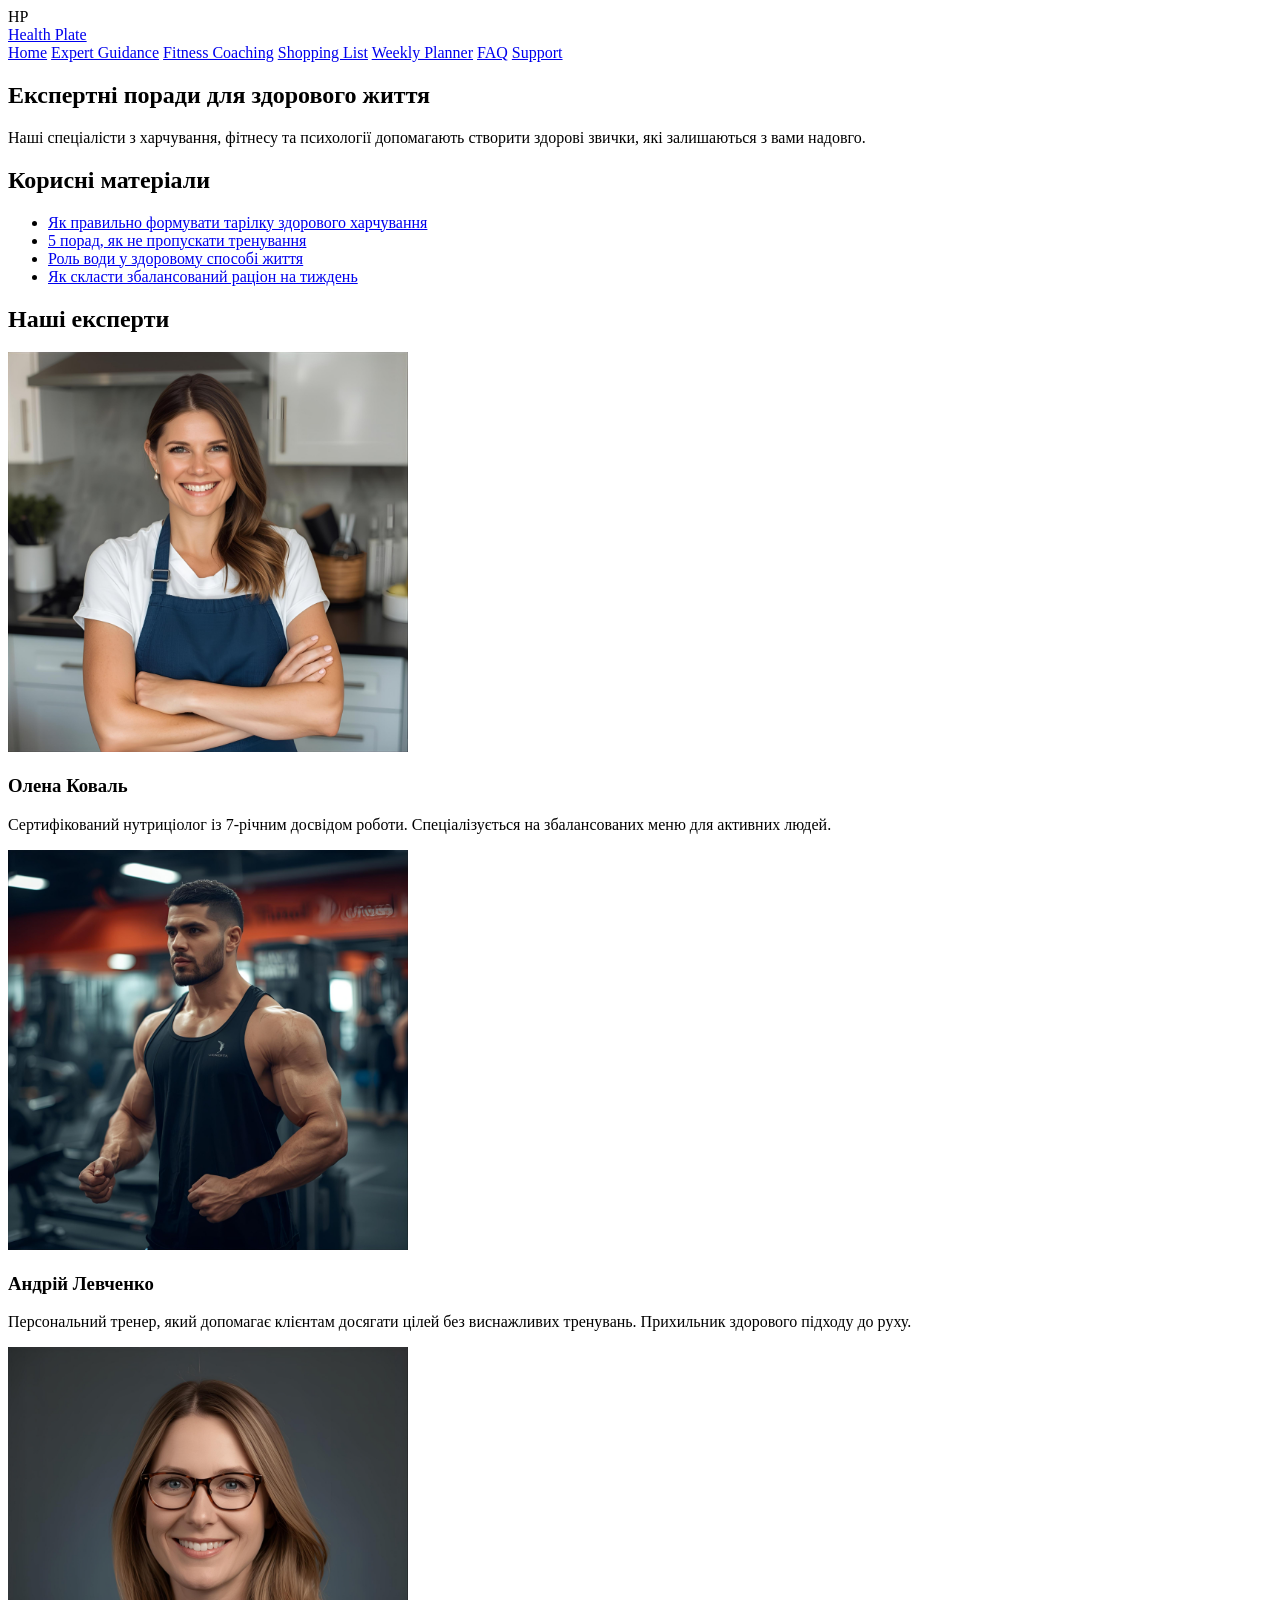
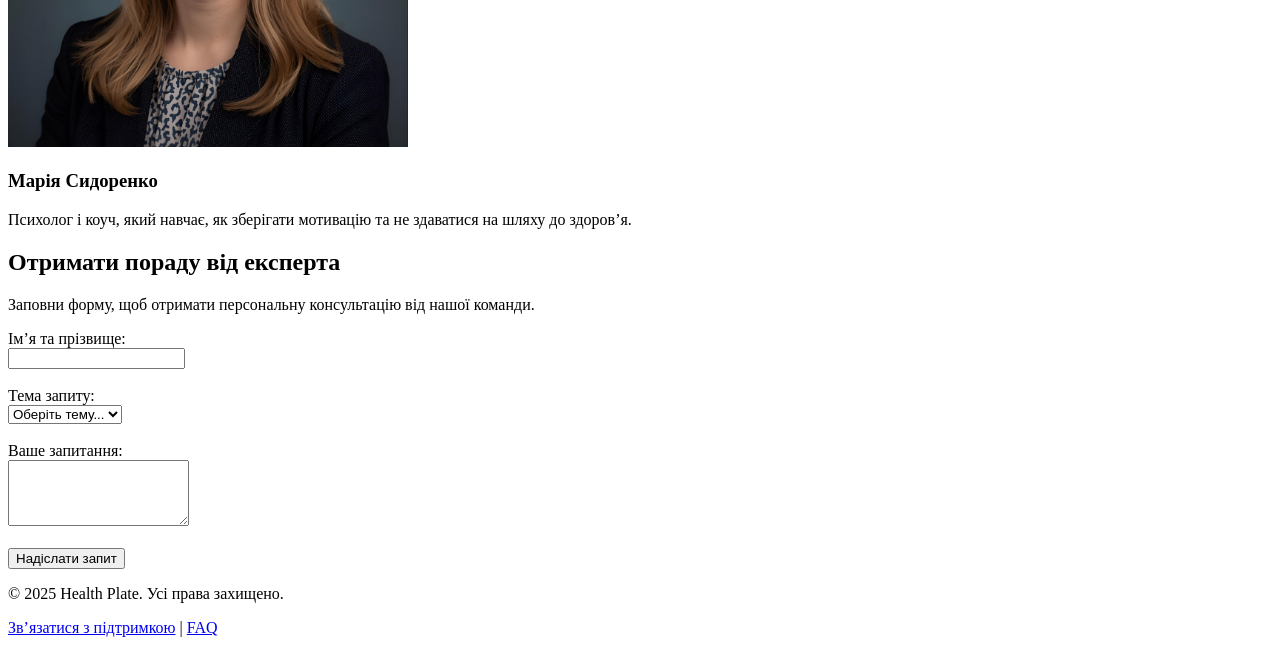
==== Expert Guidance.html @ 11475533 "Add files via upload" ====
<!DOCTYPE html>
<html lang="uk">
<head>
  <meta charset="UTF-8" />
  <meta name="viewport" content="width=device-width, initial-scale=1" />
  <title>Health Plate — Expert Guidance</title>
  <link rel="stylesheet" href="styles.css" />
</head>
<body>

  <!-- ШАПКА -->
  <header>
    <div class="container nav">
      <div class="brand">
        <div class="brand-badge">HP</div>
        <a href="index.html">Health Plate</a>
      </div>
      <nav class="navlinks">
        <a href="index.html">Home</a>
        <a class="active" href="Expert Guidance.html">Expert Guidance</a>
        <a href="Fitness Coaching.html">Fitness Coaching</a>
        <a href="Shopping List.html">Shopping List</a>
        <a href="Weekly Planner.html">Weekly Planner</a>
        <a href="FAQ.html">FAQ</a>
        <a href="Support.html">Support</a>
      </nav>
    </div>
  </header>

  <!-- ГОЛОВНИЙ КОНТЕНТ -->
  <main class="container">

    <section class="intro">
      <h1>Експертні поради для здорового життя</h1>
      <p>Наші спеціалісти з харчування, фітнесу та психології допомагають створити здорові звички, які залишаються з вами надовго.</p>
      
    </section>

    <section class="articles">
      <h2>Корисні матеріали</h2>
      <ul>
        <li><a href="#">Як правильно формувати тарілку здорового харчування</a></li>
        <li><a href="#">5 порад, як не пропускати тренування</a></li>
        <li><a href="#">Роль води у здоровому способі життя</a></li>
        <li><a href="#">Як скласти збалансований раціон на тиждень</a></li>
      </ul>
    </section>

    <section class="experts">
      <h2>Наші експерти</h2>

      <div class="expert-card">
        <img src="images/expert1.png" alt="Фото експерта з харчування" width = "400">
        <h3>Олена Коваль</h3>
        <p>Сертифікований нутриціолог із 7-річним досвідом роботи. Спеціалізується на збалансованих меню для активних людей.</p>
      </div>

      <div class="expert-card">
        <img src="images/expert2.png" alt="Фото фітнес-тренера" width = "400">
        <h3>Андрій Левченко</h3>
        <p>Персональний тренер, який допомагає клієнтам досягати цілей без виснажливих тренувань. Прихильник здорового підходу до руху.</p>
      </div>

      <div class="expert-card">
        <img src="images/expert3.png" alt="Фото психолога" width = "400">
        <h3>Марія Сидоренко</h3>
        <p>Психолог і коуч, який навчає, як зберігати мотивацію та не здаватися на шляху до здоров’я.</p>
      </div>
    </section>

    <section class="form-section">
      <h2>Отримати пораду від експерта</h2>
      <p>Заповни форму, щоб отримати персональну консультацію від нашої команди.</p>

      <form action="expert-request.php" method="post">
        <label for="fullname">Ім’я та прізвище:</label><br>
        <input type="text" id="fullname" name="fullname" required><br><br>

        <label for="topic">Тема запиту:</label><br>
        <select id="topic" name="topic" required>
          <option value="">Оберіть тему...</option>
          <option value="nutrition">Харчування</option>
          <option value="fitness">Фітнес</option>
          <option value="motivation">Мотивація</option>
        </select><br><br>

        <label for="message">Ваше запитання:</label><br>
        <textarea id="message" name="message" rows="4" required></textarea><br><br>

        <button type="submit">Надіслати запит</button>
      </form>
    </section>

  </main>

  <!-- ФУТЕР -->
  <footer>
    <div class="container">
      <p>© 2025 Health Plate. Усі права захищено.</p>
      <p>
        <a href="Support.html">Зв’язатися з підтримкою</a> |
        <a href="FAQ.html">FAQ</a>
      </p>
    </div>
  </footer>

</body>
</html>
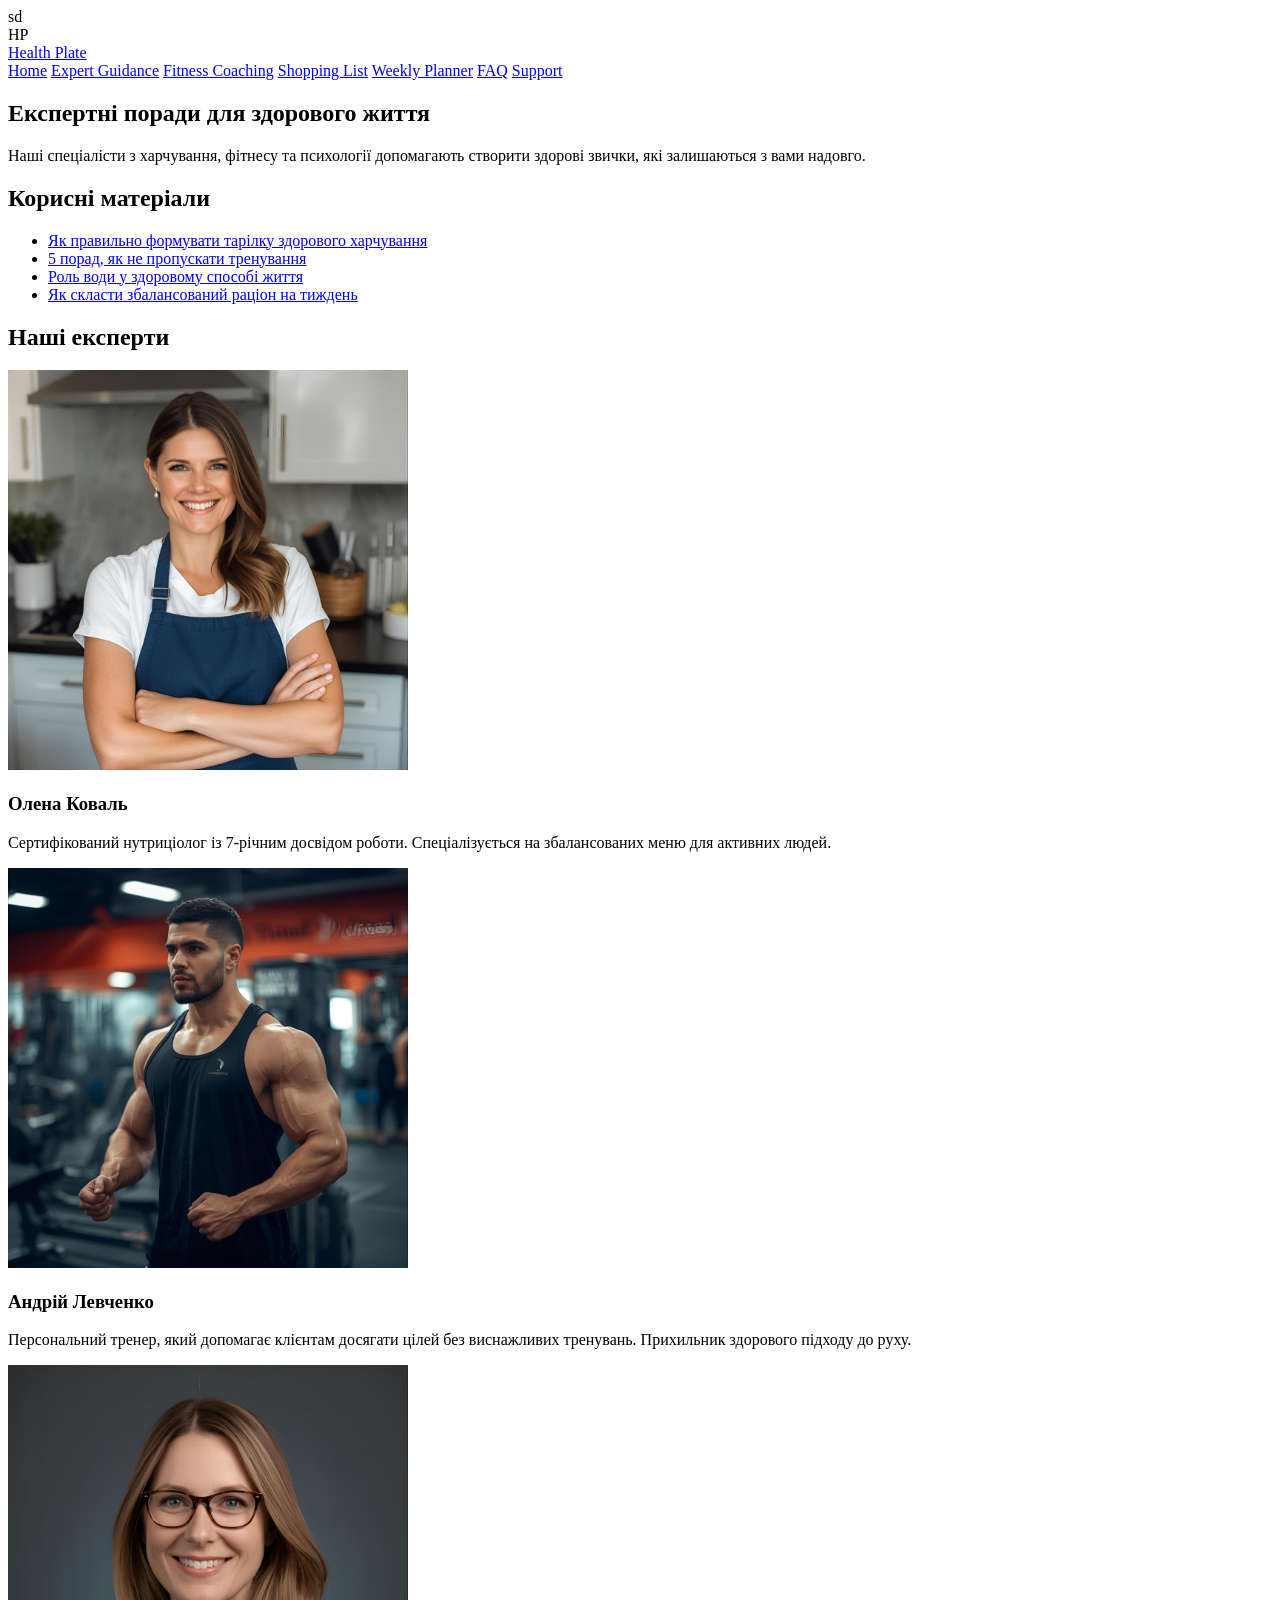
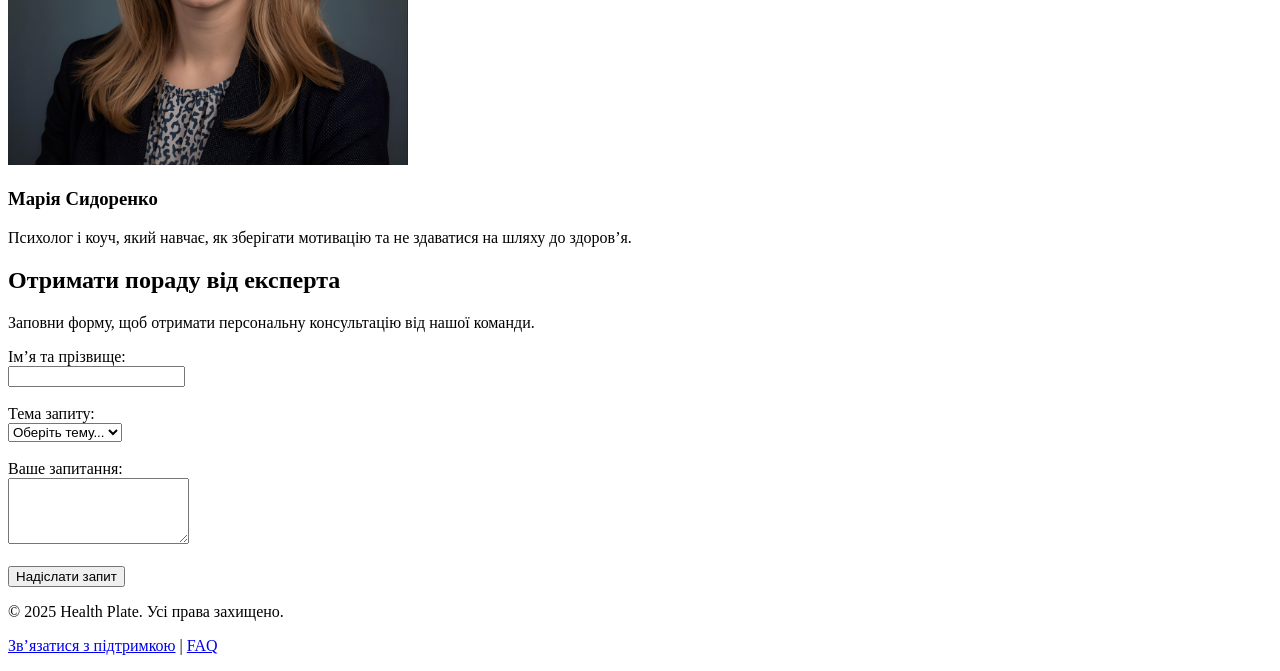
==== commit e6d40c45: "Update Expert Guidance.html" ====
--- a/Expert Guidance.html
+++ b/Expert Guidance.html
@@ -1,4 +1,4 @@
-<!DOCTYPE html>
+<!DOCTYPE html>sd
 <html lang="uk">
 <head>
   <meta charset="UTF-8" />
@@ -106,3 +106,4 @@
 
 </body>
 </html>
+
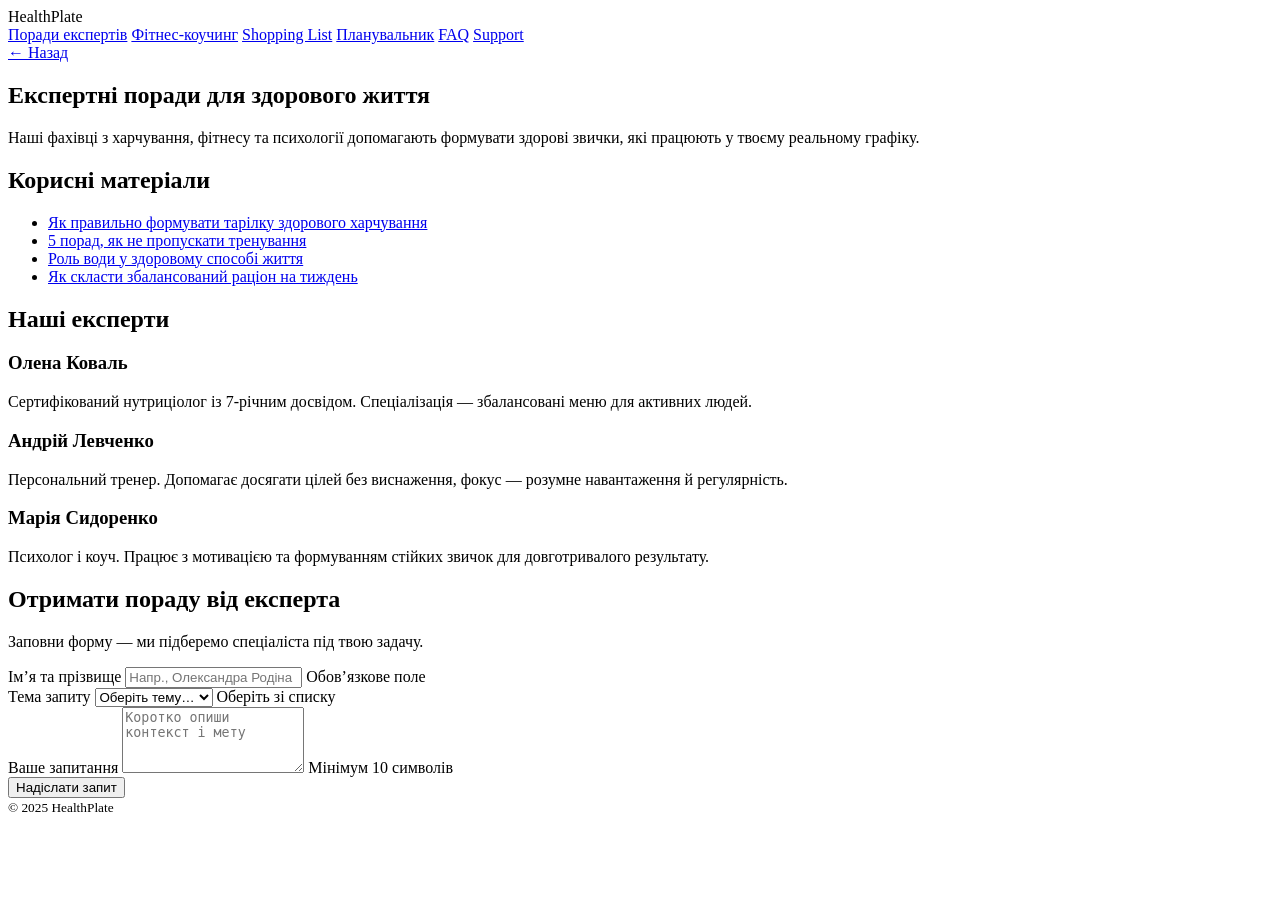
==== commit 5d5313fa: "Update Expert Guidance.html" ====
--- a/Expert Guidance.html
+++ b/Expert Guidance.html
@@ -1,44 +1,47 @@
-<!DOCTYPE html>sd
+<!doctype html>
 <html lang="uk">
 <head>
-  <meta charset="UTF-8" />
+  <meta charset="utf-8" />
   <meta name="viewport" content="width=device-width, initial-scale=1" />
-  <title>Health Plate — Expert Guidance</title>
-  <link rel="stylesheet" href="styles.css" />
+  <title>HealthPlate — Expert Guidance</title>
+  <link rel="stylesheet" href="css/style.css">
 </head>
 <body>
+  <!-- ХЕДЕР як на попередній сторінці -->
+  <header class="site-header">
+  <div class="container header-row">
+    <div class="brand">
+      <div class="logo" aria-hidden="true"></div>
+      <span class="name">HealthPlate</span>
+    </div>
+    <nav class="nav">
+      <a class="active" href="Expert Guidance.html">Поради експертів</a>
+      <a href="Fitness Coaching.html">Фітнес-коучинг</a>
+      <a href="Shopping List.html">Shopping List</a>
+      <a href="Weekly Planner.html">Планувальник</a>
+      <a href="FAQ.html">FAQ</a>
+      <a href="Support.html">Support</a>
+    </nav>
+    <div class="tools">
+      <a class="back-link" href="javascript:history.back()">← Назад</a>
+      </div>
+  </div>
+</header>
 
-  <!-- ШАПКА -->
-  <header>
-    <div class="container nav">
-      <div class="brand">
-        <div class="brand-badge">HP</div>
-        <a href="index.html">Health Plate</a>
-      </div>
-      <nav class="navlinks">
-        <a href="index.html">Home</a>
-        <a class="active" href="Expert Guidance.html">Expert Guidance</a>
-        <a href="Fitness Coaching.html">Fitness Coaching</a>
-        <a href="Shopping List.html">Shopping List</a>
-        <a href="Weekly Planner.html">Weekly Planner</a>
-        <a href="FAQ.html">FAQ</a>
-        <a href="Support.html">Support</a>
-      </nav>
-    </div>
-  </header>
-
-  <!-- ГОЛОВНИЙ КОНТЕНТ -->
   <main class="container">
-
-    <section class="intro">
+    <!-- Вступний блок у стилі картки -->
+    <section class="card section-intro">
       <h1>Експертні поради для здорового життя</h1>
-      <p>Наші спеціалісти з харчування, фітнесу та психології допомагають створити здорові звички, які залишаються з вами надовго.</p>
-      
+      <p class="muted">
+        Наші фахівці з харчування, фітнесу та психології допомагають формувати здорові звички,
+        які працюють у твоєму реальному графіку.
+      </p>
     </section>
 
-    <section class="articles">
+    <!-- Список статей -->
+    <section class="card section-articles">
       <h2>Корисні матеріали</h2>
-      <ul>
+      <ul class="article-list">
         <li><a href="#">Як правильно формувати тарілку здорового харчування</a></li>
         <li><a href="#">5 порад, як не пропускати тренування</a></li>
         <li><a href="#">Роль води у здоровому способі життя</a></li>
@@ -46,64 +49,81 @@
       </ul>
     </section>
 
-    <section class="experts">
+    <!-- Експерти у вигляді карток -->
+    <section class="card">
       <h2>Наші експерти</h2>
 
-      <div class="expert-card">
-        <img src="images/expert1.png" alt="Фото експерта з харчування" width = "400">
-        <h3>Олена Коваль</h3>
-        <p>Сертифікований нутриціолог із 7-річним досвідом роботи. Спеціалізується на збалансованих меню для активних людей.</p>
-      </div>
+      <div class="expert-grid">
+        <article class="expert-card">
+          <div class="expert-img i-expert1" role="img" aria-label="Експерт з харчування"></div>
+          <div class="expert-body">
+            <h3>Олена Коваль</h3>
+            <p class="muted">
+              Сертифікований нутриціолог із 7-річним досвідом. Спеціалізація — збалансовані меню для активних людей.
+            </p>
+          </div>
+        </article>
 
-      <div class="expert-card">
-        <img src="images/expert2.png" alt="Фото фітнес-тренера" width = "400">
-        <h3>Андрій Левченко</h3>
-        <p>Персональний тренер, який допомагає клієнтам досягати цілей без виснажливих тренувань. Прихильник здорового підходу до руху.</p>
-      </div>
+        <article class="expert-card">
+          <div class="expert-img i-expert2" role="img" aria-label="Фітнес-тренер"></div>
+          <div class="expert-body">
+            <h3>Андрій Левченко</h3>
+            <p class="muted">
+              Персональний тренер. Допомагає досягати цілей без виснаження, фокус — розумне навантаження й регулярність.
+            </p>
+          </div>
+        </article>
 
-      <div class="expert-card">
-        <img src="images/expert3.png" alt="Фото психолога" width = "400">
-        <h3>Марія Сидоренко</h3>
-        <p>Психолог і коуч, який навчає, як зберігати мотивацію та не здаватися на шляху до здоров’я.</p>
+        <article class="expert-card">
+          <div class="expert-img i-expert3" role="img" aria-label="Психолог"></div>
+          <div class="expert-body">
+            <h3>Марія Сидоренко</h3>
+            <p class="muted">
+              Психолог і коуч. Працює з мотивацією та формуванням стійких звичок для довготривалого результату.
+            </p>
+          </div>
+        </article>
       </div>
     </section>
 
-    <section class="form-section">
+    <!-- Форма звернення -->
+    <section class="card section-form">
       <h2>Отримати пораду від експерта</h2>
-      <p>Заповни форму, щоб отримати персональну консультацію від нашої команди.</p>
+      <p class="muted">Заповни форму — ми підберемо спеціаліста під твою задачу.</p>
 
-      <form action="expert-request.php" method="post">
-        <label for="fullname">Ім’я та прізвище:</label><br>
-        <input type="text" id="fullname" name="fullname" required><br><br>
+      <form class="ui-form" action="#" method="post" novalidate>
+        <div class="field">
+          <label for="fullname">Ім’я та прізвище</label>
+          <input type="text" id="fullname" name="fullname" placeholder="Напр., Олександра Родіна" required>
+          <span class="hint">Обов’язкове поле</span>
+        </div>
 
-        <label for="topic">Тема запиту:</label><br>
-        <select id="topic" name="topic" required>
-          <option value="">Оберіть тему...</option>
-          <option value="nutrition">Харчування</option>
-          <option value="fitness">Фітнес</option>
-          <option value="motivation">Мотивація</option>
-        </select><br><br>
+        <div class="field">
+          <label for="topic">Тема запиту</label>
+          <select id="topic" name="topic" required>
+            <option value="">Оберіть тему…</option>
+            <option value="nutrition">Харчування</option>
+            <option value="fitness">Фітнес</option>
+            <option value="motivation">Мотивація</option>
+          </select>
+          <span class="hint">Оберіть зі списку</span>
+        </div>
 
-        <label for="message">Ваше запитання:</label><br>
-        <textarea id="message" name="message" rows="4" required></textarea><br><br>
+        <div class="field">
+          <label for="message">Ваше запитання</label>
+          <textarea id="message" name="message" rows="4" placeholder="Коротко опиши контекст і мету" required></textarea>
+          <span class="hint">Мінімум 10 символів</span>
+        </div>
 
-        <button type="submit">Надіслати запит</button>
+        <div class="actions">
+          <button type="submit" class="btn btn-yellow">Надіслати запит</button>
+        </div>
       </form>
     </section>
-
   </main>
 
-  <!-- ФУТЕР -->
-  <footer>
-    <div class="container">
-      <p>© 2025 Health Plate. Усі права захищено.</p>
-      <p>
-        <a href="Support.html">Зв’язатися з підтримкою</a> |
-        <a href="FAQ.html">FAQ</a>
-      </p>
-    </div>
+  <footer class="container muted site-footer">
+    <small>© 2025 HealthPlate</small>
   </footer>
-
 </body>
 </html>
-
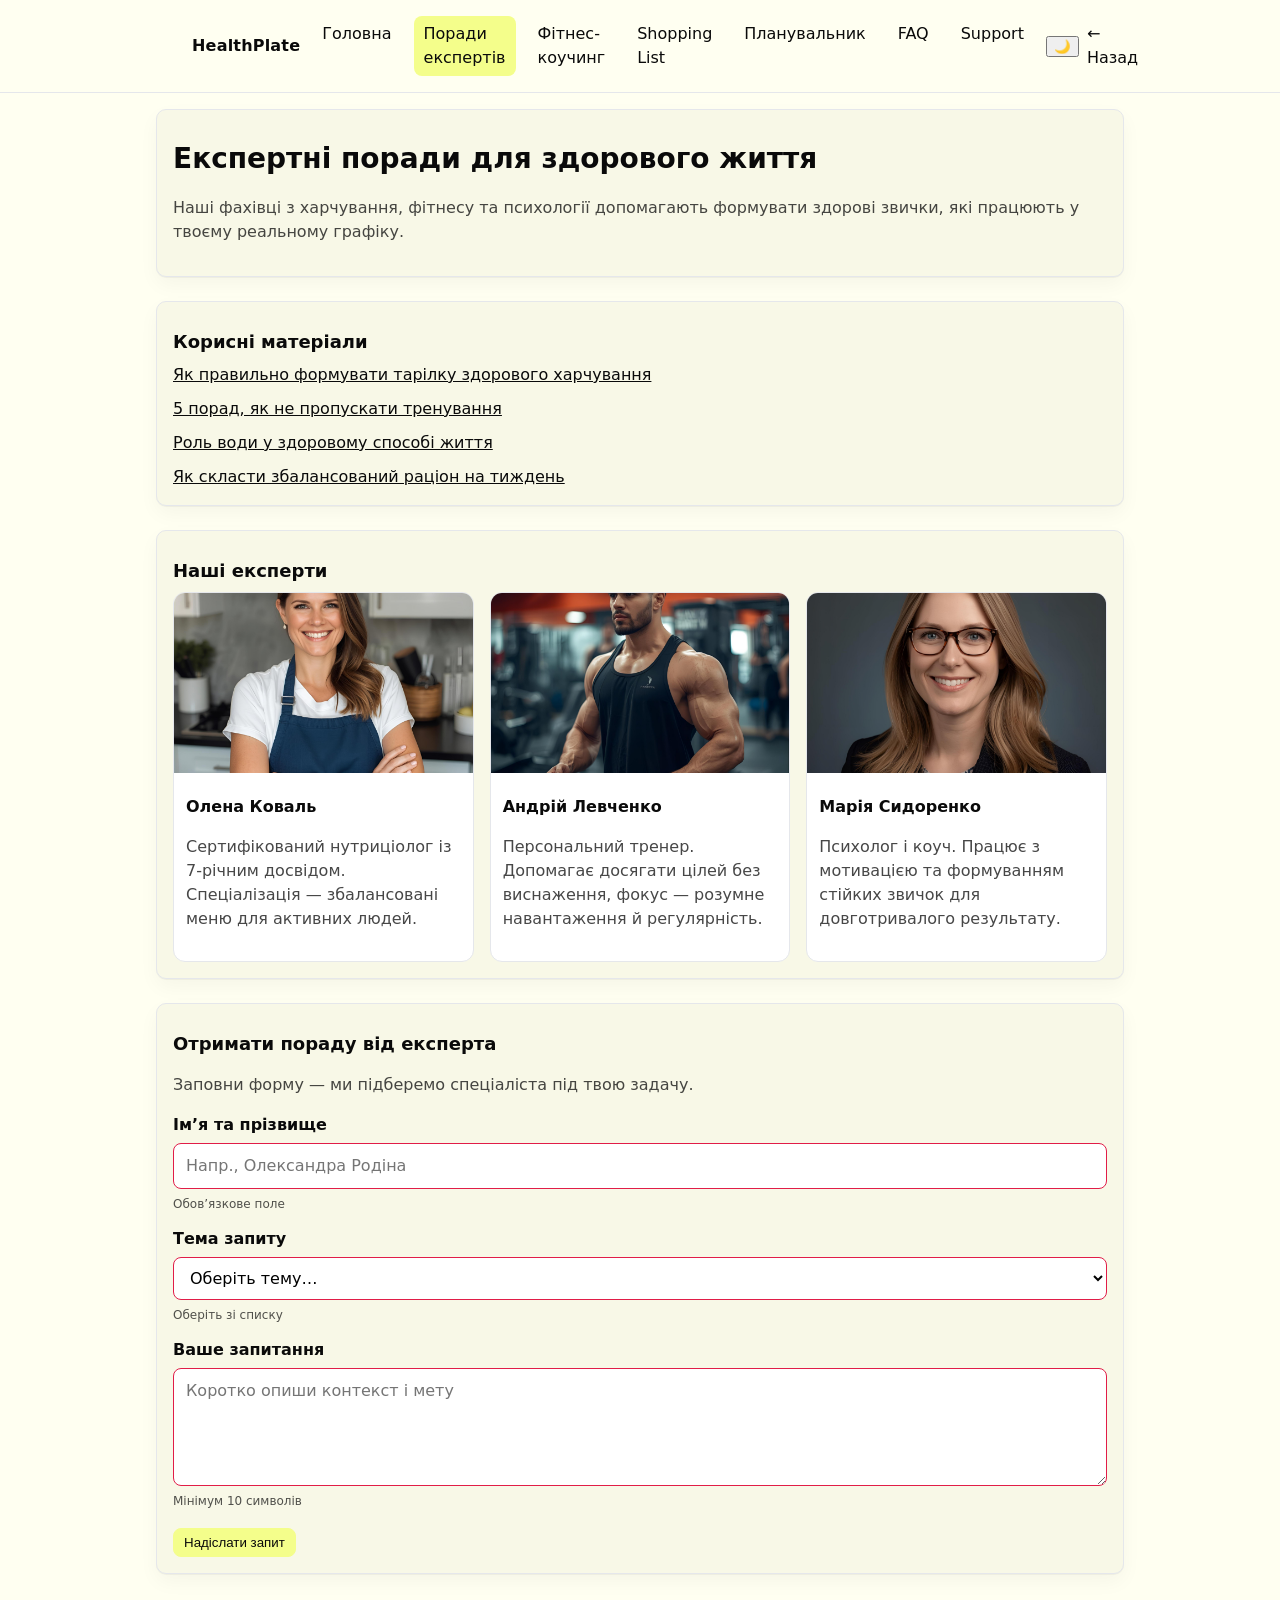
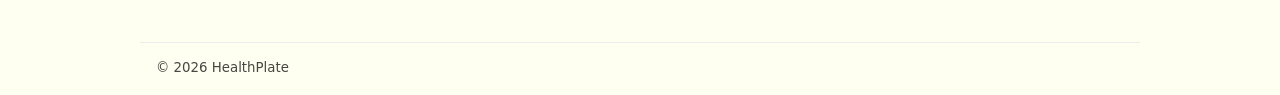
==== commit 2b1bfd6c: "Refactor HTML structure and improve accessibility across multiple pages - Updated header sections to" ====
--- a/Expert Guidance.html
+++ b/Expert Guidance.html
@@ -7,29 +7,30 @@
   <link rel="stylesheet" href="css/style.css">
 </head>
 <body>
-  <!-- ХЕДЕР як на попередній сторінці -->
+  
   <header class="site-header">
-  <div class="container header-row">
-    <div class="brand">
-      <div class="logo" aria-hidden="true"></div>
-      <span class="name">HealthPlate</span>
+    <div class="container header-row">
+      <div class="brand">
+        <div class="logo" aria-hidden="true"></div>
+        <span class="name">HealthPlate</span>
+      </div>
+      <nav class="nav">
+        <a href="index.html">Головна</a>
+        <a class="active" href="Expert Guidance.html">Поради експертів</a>
+        <a href="Fitness Coaching.html">Фітнес-коучинг</a>
+        <a href="Shopping List.html">Shopping List</a>
+        <a href="Weekly Planner.html">Планувальник</a>
+        <a href="FAQ.html">FAQ</a>
+        <a href="Support.html">Support</a>
+      </nav>
+      <div class="tools">
+        <button id="theme-toggle" title="Змінити тему">🌙</button>
+        <a class="back-link" href="javascript:history.back()">← Назад</a>
+      </div>
     </div>
-    <nav class="nav">
-      <a class="active" href="Expert Guidance.html">Поради експертів</a>
-      <a href="Fitness Coaching.html">Фітнес-коучинг</a>
-      <a href="Shopping List.html">Shopping List</a>
-      <a href="Weekly Planner.html">Планувальник</a>
-      <a href="FAQ.html">FAQ</a>
-      <a href="Support.html">Support</a>
-    </nav>
-    <div class="tools">
-      <a class="back-link" href="javascript:history.back()">← Назад</a>
-      </div>
-  </div>
-</header>
+  </header>
 
   <main class="container">
-    <!-- Вступний блок у стилі картки -->
     <section class="card section-intro">
       <h1>Експертні поради для здорового життя</h1>
       <p class="muted">
@@ -38,7 +39,6 @@
       </p>
     </section>
 
-    <!-- Список статей -->
     <section class="card section-articles">
       <h2>Корисні матеріали</h2>
       <ul class="article-list">
@@ -49,18 +49,14 @@
       </ul>
     </section>
 
-    <!-- Експерти у вигляді карток -->
     <section class="card">
       <h2>Наші експерти</h2>
-
       <div class="expert-grid">
         <article class="expert-card">
           <div class="expert-img i-expert1" role="img" aria-label="Експерт з харчування"></div>
           <div class="expert-body">
             <h3>Олена Коваль</h3>
-            <p class="muted">
-              Сертифікований нутриціолог із 7-річним досвідом. Спеціалізація — збалансовані меню для активних людей.
-            </p>
+            <p class="muted">Сертифікований нутриціолог із 7-річним досвідом. Спеціалізація — збалансовані меню для активних людей.</p>
           </div>
         </article>
 
@@ -68,9 +64,7 @@
           <div class="expert-img i-expert2" role="img" aria-label="Фітнес-тренер"></div>
           <div class="expert-body">
             <h3>Андрій Левченко</h3>
-            <p class="muted">
-              Персональний тренер. Допомагає досягати цілей без виснаження, фокус — розумне навантаження й регулярність.
-            </p>
+            <p class="muted">Персональний тренер. Допомагає досягати цілей без виснаження, фокус — розумне навантаження й регулярність.</p>
           </div>
         </article>
 
@@ -78,20 +72,17 @@
           <div class="expert-img i-expert3" role="img" aria-label="Психолог"></div>
           <div class="expert-body">
             <h3>Марія Сидоренко</h3>
-            <p class="muted">
-              Психолог і коуч. Працює з мотивацією та формуванням стійких звичок для довготривалого результату.
-            </p>
+            <p class="muted">Психолог і коуч. Працює з мотивацією та формуванням стійких звичок для довготривалого результату.</p>
           </div>
         </article>
       </div>
     </section>
 
-    <!-- Форма звернення -->
     <section class="card section-form">
       <h2>Отримати пораду від експерта</h2>
       <p class="muted">Заповни форму — ми підберемо спеціаліста під твою задачу.</p>
 
-      <form class="ui-form" action="#" method="post" novalidate>
+      <form class="ui-form" action="#" method="post">
         <div class="field">
           <label for="fullname">Ім’я та прізвище</label>
           <input type="text" id="fullname" name="fullname" placeholder="Напр., Олександра Родіна" required>
@@ -123,7 +114,9 @@
   </main>
 
   <footer class="container muted site-footer">
-    <small>© 2025 HealthPlate</small>
+    <small>© <span id="current-date">2025</span> HealthPlate</small>
   </footer>
+
+  <script src="js/main.js"></script>
 </body>
-</html>
+</html>
--- a/css/style.css
+++ b/css/style.css
@@ -0,0 +1,10 @@
+@import url("./base.css");
+@import url("./layout.css");
+@import url("./components.css");
+
+/* Друк */
+@media print {
+  .site-header, .back-link, .btn { display: none !important; }
+  .recipe { break-inside: avoid; }
+  body { background:#fff; color:#000; }
+}
